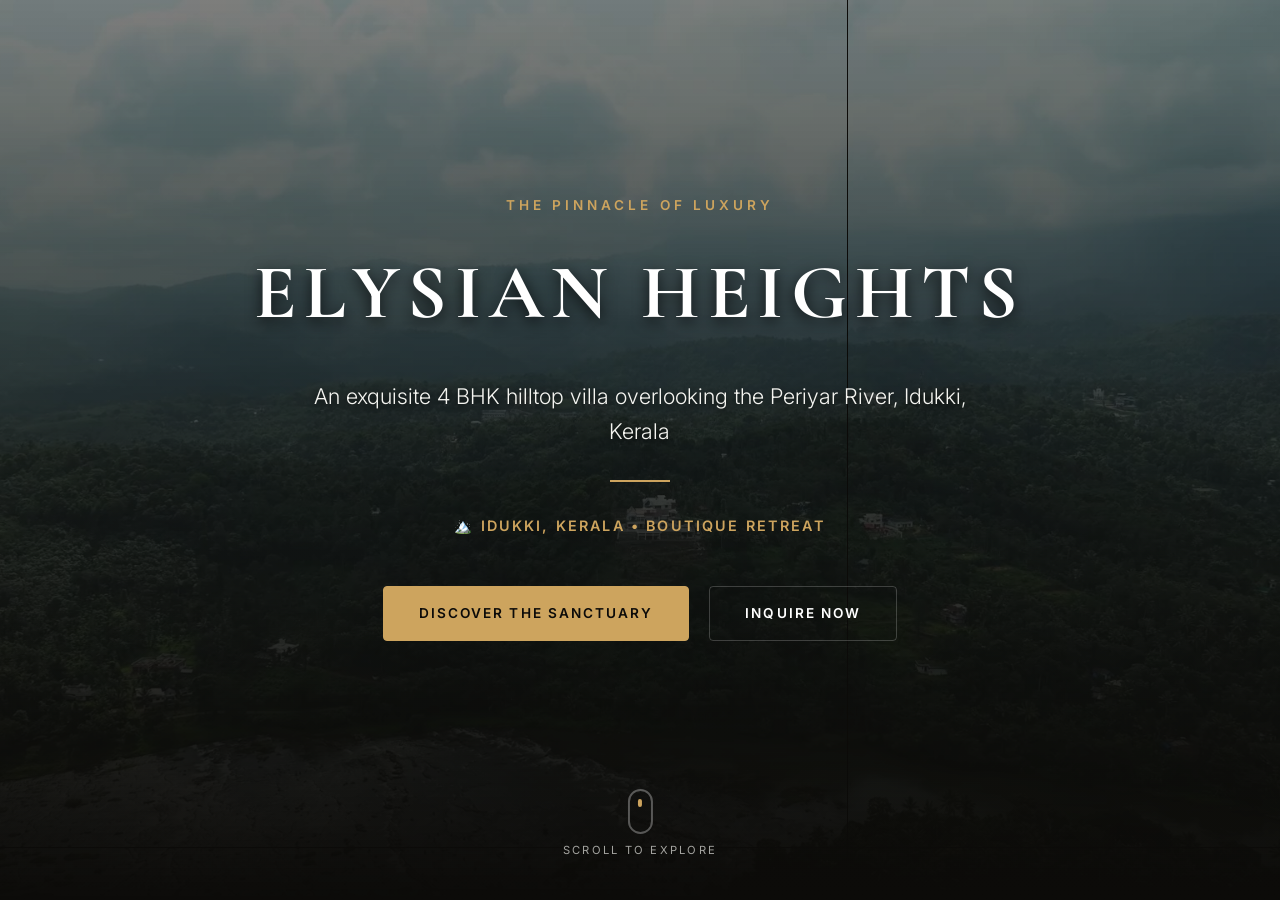
==== design1_single_parallax/index.html @ 062560bf "feat: initial commit of villa website presentation suite with video and custom layouts" ====
<!DOCTYPE html>
<html lang="en">
<head>
    <meta charset="UTF-8">
    <meta name="viewport" content="width=device-width, initial-scale=1.0">
    <title>Elysian Heights - Luxury Hilltop Villa in Idukki, Kerala</title>
    <link rel="preconnect" href="https://fonts.googleapis.com">
    <link rel="preconnect" href="https://fonts.gstatic.com" crossorigin>
    <link href="https://fonts.googleapis.com/css2?family=Cormorant+Garamond:ital,wght@0,300;0,400;0,600;0,700;1,400&family=Inter:wght@200;300;400;500;600;700&display=swap" rel="stylesheet">
    <link rel="stylesheet" href="styles.css">
</head>
<body>
    <div class="parallax-container">
        <!-- Hero Section with Parallax Layers -->
        <header class="parallax-group hero-group">
            <div class="parallax-layer bg-layer"></div>
            <div class="parallax-layer overlay-layer"></div>
            <div class="parallax-layer fg-layer">
                <div class="hero-content">
                    <span class="scroll-tag">THE PINNACLE OF LUXURY</span>
                    <h1>ELYSIAN HEIGHTS</h1>
                    <p class="tagline">An exquisite 4 BHK hilltop villa overlooking the Periyar River, Idukki, Kerala</p>
                    <div class="divider"></div>
                    <p class="location">🏔️ IDUKKI, KERALA &bull; BOUTIQUE RETREAT</p>
                    <div class="action-buttons">
                        <a href="#sanctuary" class="btn btn-primary">Discover the Sanctuary</a>
                        <a href="#contact" class="btn btn-secondary">Inquire Now</a>
                    </div>
                </div>
                <div class="scroll-indicator">
                    <span class="mouse">
                        <span class="wheel"></span>
                    </span>
                    <span class="text">Scroll to Explore</span>
                </div>
            </div>
        </header>

        <!-- Content Wrapper -->
        <div class="content-wrapper">
            <!-- Section 1: The Sanctuary -->
            <section id="sanctuary" class="section sanctuary-sec">
                <div class="container">
                    <div class="sec-header">
                        <h2>The Sanctuary</h2>
                        <span class="sec-subtitle">NATURE'S GRAND DESIGNS</span>
                        <div class="gold-line"></div>
                    </div>
                    <div class="sanctuary-content">
                        <div class="text-block">
                            <p class="lead">Perched majestically atop the verdant cliffs of Idukki, Elysian Heights is a sanctuary where the clouds kiss the earth and the mist dances over the winding Periyar River below.</p>
                            <p>This architectural marvel offers an unparalleled panorama of Kerala's lush highlands. As dusk falls, the estate transforms into a glowing beacon of warmth, mirroring the stars in the dark sky. Whether you seek a tranquil escape or a luxurious gather, this private haven is where nature's grandeur meets modern refinement.</p>
                            <p>Perfect for hosting discerning guests as an exclusive boutique homestay or offering individually rented rooms, Elysian Heights is designed to captivate the senses and provide ultimate security and comfort.</p>
                        </div>
                        <div class="image-block">
                            <img src="../extracted_images/frame_02.jpg" alt="Drone view of Elysian Heights Villa on Hilltop" class="hover-zoom">
                        </div>
                    </div>
                </div>
            </section>

            <!-- Video Tour Section -->
            <section id="tour" class="section tour-sec" style="background-color: var(--bg-sec); border-top: 1px solid var(--border); border-bottom: 1px solid var(--border);">
                <div class="container">
                    <div class="sec-header">
                        <h2>Cinematic Tour</h2>
                        <span class="sec-subtitle">EXPERIENCE THE RETREAT IN MOTION</span>
                        <div class="gold-line"></div>
                    </div>
                    <div class="video-container">
                        <video controls poster="../extracted_images/frame_04.jpg" class="tour-video">
                            <source src="../Destination periyar.mp4" type="video/mp4">
                            Your browser does not support the video tag.
                        </video>
                    </div>
                </div>
            </section>

            <!-- Divider Parallax Image -->
            <div class="parallax-divider bg-divider1">
                <div class="overlay"></div>
                <div class="divider-text">
                    <p class="quote">"Where the clouds kiss the earth and the mist dances over the winding Periyar River."</p>
                </div>
            </div>

            <!-- Section 2: Spaces & Amenities -->
            <section id="amenities" class="section amenities-sec">
                <div class="container">
                    <div class="sec-header">
                        <h2>Estate Specifications</h2>
                        <span class="sec-subtitle">CURATED LUXURY & COMFORT</span>
                        <div class="gold-line"></div>
                    </div>
                    
                    <!-- SVG-based Infographics Grid -->
                    <div class="amenities-grid">
                        <!-- Bed -->
                        <div class="amenity-card">
                            <div class="icon-wrapper">
                                <svg viewBox="0 0 24 24" stroke="currentColor" stroke-width="1.5" fill="none" stroke-linecap="round" stroke-linejoin="round"><path d="M3 7v11M21 7v11M3 14h18M3 18h18M10 7v7M3 7h18"/></svg>
                            </div>
                            <h3>4 Luxury Bedrooms</h3>
                            <p>Exquisite bedrooms, each equipped with modern attached bathrooms and absolute privacy.</p>
                        </div>
                        <!-- Drawing Rooms -->
                        <div class="amenity-card">
                            <div class="icon-wrapper">
                                <svg viewBox="0 0 24 24" stroke="currentColor" stroke-width="1.5" fill="none" stroke-linecap="round" stroke-linejoin="round"><path d="M3 12h18M3 9v6M21 9v6M6 18h12M4 12c0-3.3 2.7-6 6-6h4c3.3 0 6 2.7 6 6"/></svg>
                            </div>
                            <h3>3 Drawing Rooms</h3>
                            <p>Spacious, sunlit lounge areas furnished with large, custom plush sofas for socializing.</p>
                        </div>
                        <!-- Kitchens -->
                        <div class="amenity-card">
                            <div class="icon-wrapper">
                                <svg viewBox="0 0 24 24" stroke="currentColor" stroke-width="1.5" fill="none" stroke-linecap="round" stroke-linejoin="round"><path d="M18 8h1a4 4 0 0 1 0 8h-1M2 8h16v9a4 4 0 0 1-4 4H6a4 4 0 0 1-4-4V8zM6 2v3M10 2v3M14 2v3"/></svg>
                            </div>
                            <h3>2 Chef's Kitchens</h3>
                            <p>Fully equipped kitchen spaces with high-end appliances, utilities, and gas connections.</p>
                        </div>
                        <!-- Bar -->
                        <div class="amenity-card">
                            <div class="icon-wrapper">
                                <svg viewBox="0 0 24 24" stroke="currentColor" stroke-width="1.5" fill="none" stroke-linecap="round" stroke-linejoin="round"><path d="M18 2H6M6 2l6 10 6-10M12 12v8M8 22h8"/></svg>
                            </div>
                            <h3>Open Sunset Bar</h3>
                            <p>A panoramic open-air bar counter for hosting evenings overlooking the misty valleys.</p>
                        </div>
                        <!-- View -->
                        <div class="amenity-card">
                            <div class="icon-wrapper">
                                <svg viewBox="0 0 24 24" stroke="currentColor" stroke-width="1.5" fill="none" stroke-linecap="round" stroke-linejoin="round"><path d="M2 12s3-7 10-7 10 7 10 7-3 7-10 7-10-7-10-7z"/><circle cx="12" cy="12" r="3"/></svg>
                            </div>
                            <h3>Sitout & View</h3>
                            <p>A carefully situated patio viewing the valley and winding river channels below.</p>
                        </div>
                        <!-- Garden -->
                        <div class="amenity-card">
                            <div class="icon-wrapper">
                                <svg viewBox="0 0 24 24" stroke="currentColor" stroke-width="1.5" fill="none" stroke-linecap="round" stroke-linejoin="round"><path d="M11 20A7 7 0 0 1 9.8 6.1C15.5 5 17 4.48 19 2c1 2 2 3.58 1 9.2a7 7 0 0 1-9 8.8zM19 2L11 10"/></svg>
                            </div>
                            <h3>Landscaped Gardens</h3>
                            <p>Lush green gardens with manicured lawns and stone walkways draping the hilltop.</p>
                        </div>
                        <!-- Security -->
                        <div class="amenity-card">
                            <div class="icon-wrapper">
                                <svg viewBox="0 0 24 24" stroke="currentColor" stroke-width="1.5" fill="none" stroke-linecap="round" stroke-linejoin="round"><path d="M12 22s8-4 8-10V5l-8-3-8 3v7c0 6 8 10 8 10z"/></svg>
                            </div>
                            <h3>High-Security Estate</h3>
                            <p>Fully automated entry gate system supported by continuous CCTV surveillance.</p>
                        </div>
                        <!-- Dining & Common Bath -->
                        <div class="amenity-card">
                            <div class="icon-wrapper">
                                <svg viewBox="0 0 24 24" stroke="currentColor" stroke-width="1.5" fill="none" stroke-linecap="round" stroke-linejoin="round"><rect x="3" y="3" width="18" height="18" rx="2"/><path d="M9 17h6M12 9v8"/></svg>
                            </div>
                            <h3>Dining & Common Bath</h3>
                            <p>Spacious formal dining room for group meals plus a separate common guest bathroom.</p>
                        </div>
                        <!-- Parking -->
                        <div class="amenity-card">
                            <div class="icon-wrapper">
                                <svg viewBox="0 0 24 24" stroke="currentColor" stroke-width="1.5" fill="none" stroke-linecap="round" stroke-linejoin="round"><rect x="3" y="3" width="18" height="18" rx="2"/><path d="M9 17V7h4a3 3 0 0 1 0 6H9"/></svg>
                            </div>
                            <h3>7 Car Parking Spaces</h3>
                            <p>Ample secure parking space inside the gated property for guest vehicles.</p>
                        </div>
                        <!-- Office -->
                        <div class="amenity-card">
                            <div class="icon-wrapper">
                                <svg viewBox="0 0 24 24" stroke="currentColor" stroke-width="1.5" fill="none" stroke-linecap="round" stroke-linejoin="round"><rect x="2" y="7" width="20" height="14" rx="2"/><path d="M16 21V5a2 2 0 0 0-2-2h-4a2 2 0 0 0-2 2v16"/></svg>
                            </div>
                            <h3>Office & Connectivity</h3>
                            <p>A quiet office room coupled with high-speed WIFI for remote work or management.</p>
                        </div>
                        <!-- Caretakers -->
                        <div class="amenity-card">
                            <div class="icon-wrapper">
                                <svg viewBox="0 0 24 24" stroke="currentColor" stroke-width="1.5" fill="none" stroke-linecap="round" stroke-linejoin="round"><path d="M22 21v-2a4 4 0 0 0-3-3.87M16 3.13a4 4 0 0 1 0 7.75M2 21v-2a4 4 0 0 1 3-3.87M1 3.13a4 4 0 0 1 0 7.75M9 21v-2a4 4 0 0 1 8 0v2M13 11a4 4 0 1 1-8 0 4 4 0 0 1 8 0z"/></svg>
                            </div>
                            <h3>Caretakers & Cook</h3>
                            <p>Two dedicated on-site caretakers to cater to your needs; professional cook provided on request.</p>
                        </div>
                        <!-- Media -->
                        <div class="amenity-card">
                            <div class="icon-wrapper">
                                <svg viewBox="0 0 24 24" stroke="currentColor" stroke-width="1.5" fill="none" stroke-linecap="round" stroke-linejoin="round"><rect x="2" y="3" width="20" height="14" rx="2"/><path d="M8 21h8M12 17v4"/></svg>
                            </div>
                            <h3>Entertainment Hub</h3>
                            <p>Includes a high-definition TV and a premium integrated music system for guest entertainment.</p>
                        </div>
                    </div>
                </div>
            </section>

            <!-- Divider Parallax Image 2 -->
            <div class="parallax-divider bg-divider2">
                <div class="overlay"></div>
                <div class="divider-text">
                    <p class="quote">"An architectural marvel basking in the warm golden glow of the Idukki night."</p>
                </div>
            </div>

            <!-- Section 3: Gallery -->
            <section id="gallery" class="section gallery-sec">
                <div class="container">
                    <div class="sec-header">
                        <h2>The Visual Narrative</h2>
                        <span class="sec-subtitle">A GLIMPSE OF ELYSIAN HEIGHTS</span>
                        <div class="gold-line"></div>
                    </div>
                    <div class="gallery-grid">
                        <div class="gallery-item large" onclick="openLightbox(0)">
                            <img src="../extracted_images/frame_01.jpg" alt="Destination Periyar Welcome Title View">
                            <div class="overlay-text">Lush River Valley</div>
                        </div>
                        <div class="gallery-item" onclick="openLightbox(1)">
                            <img src="../extracted_images/frame_04.jpg" alt="Villa Aerial Drone View">
                            <div class="overlay-text">Hilltop Estate</div>
                        </div>
                        <div class="gallery-item" onclick="openLightbox(2)">
                            <img src="../extracted_images/frame_05.jpg" alt="Villa Next to River">
                            <div class="overlay-text">Riverfront Elevation</div>
                        </div>
                        <div class="gallery-item" onclick="openLightbox(3)">
                            <img src="../extracted_images/frame_06.jpg" alt="Villa Front Facade">
                            <div class="overlay-text">Modern Architecture</div>
                        </div>
                        <div class="gallery-item" onclick="openLightbox(4)">
                            <img src="../extracted_images/frame_08.jpg" alt="Villa Night Drone View">
                            <div class="overlay-text">Nocturnal Serenade</div>
                        </div>
                        <div class="gallery-item large" onclick="openLightbox(5)">
                            <img src="../extracted_images/frame_10.jpg" alt="Villa Facade at Night">
                            <div class="overlay-text">Warm Night illumination</div>
                        </div>
                    </div>
                </div>
            </section>

            <!-- Section 4: Contact / Booking -->
            <section id="contact" class="section contact-sec">
                <div class="container">
                    <div class="contact-box">
                        <div class="contact-info">
                            <h3>Plan Your Stay or Purchase</h3>
                            <p class="info-text">Whether you want to book the entire estate for a premium family gathering, rent individual rooms for a peaceful retreat, or discuss acquisition opportunities, our team is ready to assist you.</p>
                            <ul class="contact-details">
                                <li>📍 Idukki, Kerala, India</li>
                                <li>📞 +91 98765 43210</li>
                                <li>✉️ stay@elysianheights.com</li>
                            </ul>
                        </div>
                        <div class="contact-form-container">
                            <form id="bookingForm" onsubmit="handleFormSubmit(event)">
                                <div class="form-group">
                                    <label for="name">Your Name</label>
                                    <input type="text" id="name" required placeholder="John Doe">
                                </div>
                                <div class="form-group">
                                    <label for="email">Email Address</label>
                                    <input type="email" id="email" required placeholder="john@example.com">
                                </div>
                                <div class="form-group">
                                    <label for="type">Inquiry Type</label>
                                    <select id="type" required>
                                        <option value="" disabled selected>Select option</option>
                                        <option value="homestay_full">Boutique Homestay (Entire Villa)</option>
                                        <option value="homestay_room">Individual Room Booking</option>
                                        <option value="acquisition">Property Purchase / Investment</option>
                                    </select>
                                </div>
                                <div class="form-group">
                                    <label for="message">Message / Requirements</label>
                                    <textarea id="message" rows="4" required placeholder="Tell us about your dates or requirements..."></textarea>
                                </div>
                                <button type="submit" class="btn btn-primary btn-block">Send Inquiry</button>
                            </form>
                            <div id="formSuccess" class="form-success-alert">
                                <h4>Thank you!</h4>
                                <p>Your inquiry has been received. Our concierge will contact you within 24 hours.</p>
                            </div>
                        </div>
                    </div>
                </div>
            </section>

            <!-- Footer -->
            <footer class="footer">
                <p>&copy; 2026 Elysian Heights, Idukki. All rights reserved.</p>
                <p>Designed for premium luxury accommodation.</p>
            </footer>
        </div>
    </div>

    <!-- Lightbox Modal -->
    <div id="lightbox" class="lightbox" onclick="closeLightbox()">
        <span class="close-btn">&times;</span>
        <img id="lightbox-img" class="lightbox-content" src="" alt="Enlarged View">
        <div id="lightbox-caption" class="lightbox-caption"></div>
    </div>

    <script>
        // Form Submission
        function handleFormSubmit(event) {
            event.preventDefault();
            document.getElementById('bookingForm').style.display = 'none';
            document.getElementById('formSuccess').classList.add('active');
        }

        // Lightbox Functionality
        const images = [
            '../extracted_images/frame_01.jpg',
            '../extracted_images/frame_04.jpg',
            '../extracted_images/frame_05.jpg',
            '../extracted_images/frame_06.jpg',
            '../extracted_images/frame_08.jpg',
            '../extracted_images/frame_10.jpg'
        ];
        const captions = [
            'Lush Valley View with Winding River',
            'Aerial View of Both Hilltop Villas',
            'Riverfront Elevation of the Estate',
            'Modern Villa Front Facade',
            'Night Drone View of Illuminated Villas',
            'Warm Golden Facade Illumination at Night'
        ];

        function openLightbox(index) {
            const lightbox = document.getElementById('lightbox');
            const img = document.getElementById('lightbox-img');
            const caption = document.getElementById('lightbox-caption');
            
            img.src = images[index];
            caption.innerText = captions[index];
            lightbox.classList.add('active');
        }

        function closeLightbox() {
            document.getElementById('lightbox').classList.remove('active');
        }
    </script>
</body>
</html>
---- design1_single_parallax/styles.css ----
/* Design 1 Stylesheet - Elysian Heights (Dark Parallax) */
:root {
    --primary: #cda45e;
    --primary-hover: #e5ba73;
    --bg-dark: #0c0b09;
    --bg-sec: #151411;
    --bg-card: rgba(26, 25, 22, 0.6);
    --bg-forest: rgba(17, 42, 27, 0.25);
    --text-light: #f4f4f0;
    --text-muted: #a4a4a0;
    --gold: #d4af37;
    --border: rgba(205, 164, 94, 0.25);
    --font-serif: 'Cormorant Garamond', serif;
    --font-sans: 'Inter', sans-serif;
    --transition: all 0.4s cubic-bezier(0.25, 0.8, 0.25, 1);
}

/* Reset & Base */
* {
    margin: 0;
    padding: 0;
    box-sizing: border-box;
    scroll-behavior: smooth;
}

body {
    font-family: var(--font-sans);
    background-color: var(--bg-dark);
    color: var(--text-light);
    overflow: hidden; /* Prevent body scroll, container will scroll */
    line-height: 1.6;
}

/* Parallax Scrolling Engine */
.parallax-container {
    height: 100vh;
    overflow-x: hidden;
    overflow-y: auto;
    perspective: 8px;
    scroll-behavior: smooth;
}

.parallax-group {
    position: relative;
    height: 100vh;
    transform-style: preserve-3d;
    z-index: 1;
}

.parallax-layer {
    position: absolute;
    top: 0;
    left: 0;
    right: 0;
    bottom: 0;
}

.bg-layer {
    transform: translateZ(-8px) scale(2);
    background-image: url('../extracted_images/frame_01.jpg');
    background-size: cover;
    background-position: center;
    height: 100%;
}

.overlay-layer {
    background: linear-gradient(180deg, rgba(12, 11, 9, 0.5) 0%, var(--bg-dark) 100%);
    z-index: 2;
}

.fg-layer {
    transform: translateZ(0);
    z-index: 3;
    display: flex;
    flex-direction: column;
    justify-content: center;
    align-items: center;
    padding: 2rem;
}

/* Content Wrapper */
.content-wrapper {
    background: var(--bg-dark);
    position: relative;
    z-index: 4;
    transform: translateZ(0); /* Force browser layer rendering */
}

/* Hero Content Styling */
.hero-content {
    text-align: center;
    max-width: 900px;
    margin-top: -4rem;
}

.scroll-tag {
    font-size: 0.85rem;
    letter-spacing: 0.3em;
    color: var(--primary);
    font-weight: 600;
    display: block;
    margin-bottom: 1rem;
}

.hero-content h1 {
    font-family: var(--font-serif);
    font-size: clamp(2.5rem, 6vw, 5rem);
    font-weight: 900;
    letter-spacing: 0.1em;
    color: #fff;
    margin-bottom: 1.5rem;
    text-shadow: 0 4px 15px rgba(0, 0, 0, 0.8);
}

.tagline {
    font-size: clamp(1rem, 2.5vw, 1.35rem);
    font-weight: 300;
    color: var(--text-light);
    max-width: 700px;
    margin: 0 auto 2rem auto;
    text-shadow: 0 2px 8px rgba(0, 0, 0, 0.8);
}

.divider {
    width: 60px;
    height: 2px;
    background: var(--primary);
    margin: 0 auto 2rem auto;
}

.location {
    font-size: 0.9rem;
    letter-spacing: 0.15em;
    color: var(--primary);
    font-weight: 600;
    margin-bottom: 3rem;
}

/* Buttons */
.btn {
    display: inline-block;
    padding: 1rem 2.2rem;
    border-radius: 4px;
    text-decoration: none;
    font-size: 0.85rem;
    font-weight: 600;
    letter-spacing: 0.15em;
    text-transform: uppercase;
    transition: var(--transition);
}

.btn-primary {
    background: var(--primary);
    color: var(--bg-dark);
    border: 1px solid var(--primary);
    margin-right: 1rem;
}

.btn-primary:hover {
    background: var(--primary-hover);
    border-color: var(--primary-hover);
    box-shadow: 0 4px 20px rgba(205, 164, 94, 0.4);
}

.btn-secondary {
    background: transparent;
    color: #fff;
    border: 1px solid rgba(255, 255, 255, 0.2);
}

.btn-secondary:hover {
    background: rgba(255, 255, 255, 0.05);
    border-color: #fff;
}

.btn-block {
    display: block;
    width: 100%;
    text-align: center;
}

/* Mouse Scroll Indicator */
.scroll-indicator {
    position: absolute;
    bottom: 2.5rem;
    left: 50%;
    transform: translateX(-50%);
    display: flex;
    flex-direction: column;
    align-items: center;
    gap: 0.5rem;
}

.mouse {
    width: 25px;
    height: 45px;
    border: 2px solid rgba(255, 255, 255, 0.3);
    border-radius: 20px;
    display: flex;
    justify-content: center;
    padding-top: 8px;
}

.wheel {
    width: 4px;
    height: 8px;
    background: var(--primary);
    border-radius: 2px;
    animation: scrollWheel 2s infinite;
}

.scroll-indicator .text {
    font-size: 0.7rem;
    letter-spacing: 0.2em;
    text-transform: uppercase;
    color: var(--text-muted);
}

@keyframes scrollWheel {
    0% { transform: translateY(0); opacity: 1; }
    50% { transform: translateY(10px); opacity: 0; }
    100% { transform: translateY(0); opacity: 1; }
}

/* Sections Structure */
.section {
    padding: 8rem 2rem;
    position: relative;
}

.container {
    max-width: 1200px;
    margin: 0 auto;
    width: 100%;
}

.sec-header {
    text-align: center;
    margin-bottom: 5rem;
}

.sec-header h2 {
    font-family: var(--font-serif);
    font-size: clamp(2rem, 4vw, 3rem);
    letter-spacing: 0.05em;
    color: #fff;
    margin-bottom: 0.5rem;
}

.sec-subtitle {
    font-size: 0.75rem;
    letter-spacing: 0.3em;
    color: var(--primary);
    font-weight: 600;
    text-transform: uppercase;
}

.gold-line {
    width: 80px;
    height: 1px;
    background: var(--primary);
    margin: 1.5rem auto 0 auto;
}

/* Section 1: The Sanctuary */
.sanctuary-sec {
    background-color: var(--bg-dark);
}

.sanctuary-content {
    display: grid;
    grid-template-columns: 1fr 1fr;
    gap: 4rem;
    align-items: center;
}

.sanctuary-content .text-block {
    display: flex;
    flex-direction: column;
    gap: 1.5rem;
}

.sanctuary-content p {
    color: var(--text-muted);
    font-size: 1.05rem;
    font-weight: 300;
}

.sanctuary-content .lead {
    font-size: 1.35rem;
    color: #fff;
    font-family: var(--font-serif);
    line-height: 1.6;
    border-left: 3px solid var(--primary);
    padding-left: 1.5rem;
}

.image-block {
    border-radius: 8px;
    overflow: hidden;
    border: 1px solid var(--border);
    box-shadow: 0 10px 30px rgba(0, 0, 0, 0.5);
}

.image-block img {
    width: 100%;
    height: 100%;
    object-fit: cover;
    display: block;
    transition: var(--transition);
}

.hover-zoom:hover {
    transform: scale(1.04);
}

/* Parallax Divider Sections (Pure CSS Scrolling Background Effect) */
.parallax-divider {
    position: relative;
    height: 50vh;
    background-size: cover;
    background-position: center;
    background-attachment: fixed;
    display: flex;
    align-items: center;
    justify-content: center;
}

.bg-divider1 {
    background-image: url('../extracted_images/frame_05.jpg');
}

.bg-divider2 {
    background-image: url('../extracted_images/frame_08.jpg');
}

.parallax-divider .overlay {
    position: absolute;
    top: 0;
    left: 0;
    width: 100%;
    height: 100%;
    background: rgba(12, 11, 9, 0.75);
    z-index: 1;
}

.divider-text {
    position: relative;
    z-index: 2;
    max-width: 800px;
    padding: 2rem;
    text-align: center;
}

.divider-text .quote {
    font-family: var(--font-serif);
    font-size: clamp(1.25rem, 3vw, 2rem);
    color: var(--text-light);
    font-style: italic;
    line-height: 1.6;
}

/* Section 2: Amenities */
.amenities-sec {
    background-color: var(--bg-sec);
}

.amenities-grid {
    display: grid;
    grid-template-columns: repeat(auto-fit, minmax(280px, 1fr));
    gap: 2rem;
}

.amenity-card {
    background: var(--bg-card);
    border: 1px solid var(--border);
    border-radius: 6px;
    padding: 2.5rem 2rem;
    transition: var(--transition);
    position: relative;
    overflow: hidden;
}

.amenity-card::before {
    content: '';
    position: absolute;
    top: 0;
    left: 0;
    width: 3px;
    height: 0;
    background-color: var(--primary);
    transition: var(--transition);
}

.amenity-card:hover::before {
    height: 100%;
}

.amenity-card:hover {
    transform: translateY(-5px);
    box-shadow: 0 8px 25px rgba(0, 0, 0, 0.4);
    border-color: rgba(205, 164, 94, 0.5);
}

.icon-wrapper {
    width: 50px;
    height: 50px;
    display: flex;
    align-items: center;
    justify-content: center;
    background: rgba(205, 164, 94, 0.08);
    border-radius: 50%;
    color: var(--primary);
    margin-bottom: 1.5rem;
    transition: var(--transition);
}

.amenity-card:hover .icon-wrapper {
    background: var(--primary);
    color: var(--bg-dark);
    box-shadow: 0 0 15px rgba(205, 164, 94, 0.35);
}

.icon-wrapper svg {
    width: 24px;
    height: 24px;
}

.amenity-card h3 {
    font-family: var(--font-serif);
    font-size: 1.25rem;
    color: #fff;
    margin-bottom: 0.75rem;
    font-weight: 600;
}

.amenity-card p {
    color: var(--text-muted);
    font-size: 0.9rem;
    font-weight: 300;
    line-height: 1.6;
}

/* Section 3: Gallery */
.gallery-sec {
    background-color: var(--bg-dark);
}

.gallery-grid {
    display: grid;
    grid-template-columns: repeat(auto-fill, minmax(280px, 1fr));
    grid-auto-rows: 240px;
    gap: 1.5rem;
}

.gallery-grid .large {
    grid-row: span 2;
    grid-column: span 2;
}

.gallery-item {
    position: relative;
    border-radius: 8px;
    overflow: hidden;
    border: 1px solid var(--border);
    cursor: pointer;
}

.gallery-item img {
    width: 100%;
    height: 100%;
    object-fit: cover;
    transition: var(--transition);
}

.gallery-item:hover img {
    transform: scale(1.05);
}

.gallery-item .overlay-text {
    position: absolute;
    bottom: 0;
    left: 0;
    width: 100%;
    padding: 1.5rem;
    background: linear-gradient(360deg, rgba(0,0,0,0.95) 0%, rgba(0,0,0,0) 100%);
    color: #fff;
    font-family: var(--font-serif);
    font-size: 1.1rem;
    transform: translateY(100%);
    transition: var(--transition);
}

.gallery-item:hover .overlay-text {
    transform: translateY(0);
}

/* Section 4: Contact / Booking */
.contact-sec {
    background-color: var(--bg-sec);
    border-top: 1px solid var(--border);
}

.contact-box {
    display: grid;
    grid-template-columns: 1fr 1.2fr;
    background: var(--bg-card);
    border: 1px solid var(--border);
    border-radius: 12px;
    overflow: hidden;
    box-shadow: 0 15px 50px rgba(0, 0, 0, 0.5);
    backdrop-filter: blur(10px);
}

.contact-info {
    padding: 4rem;
    background: linear-gradient(135deg, rgba(205, 164, 94, 0.05) 0%, rgba(0, 0, 0, 0.8) 100%);
    border-right: 1px solid var(--border);
    display: flex;
    flex-direction: column;
    justify-content: center;
}

.contact-info h3 {
    font-family: var(--font-serif);
    font-size: 2rem;
    color: #fff;
    margin-bottom: 1.5rem;
}

.info-text {
    color: var(--text-muted);
    font-weight: 300;
    margin-bottom: 2.5rem;
}

.contact-details {
    list-style: none;
    display: flex;
    flex-direction: column;
    gap: 1.5rem;
    font-size: 0.95rem;
}

.contact-details li {
    display: flex;
    align-items: center;
    gap: 1rem;
    color: var(--text-light);
}

.contact-form-container {
    padding: 4rem;
    display: flex;
    flex-direction: column;
    justify-content: center;
    position: relative;
}

.form-group {
    margin-bottom: 1.5rem;
}

.form-group label {
    display: block;
    font-size: 0.75rem;
    letter-spacing: 0.15em;
    text-transform: uppercase;
    color: var(--primary);
    margin-bottom: 0.5rem;
    font-weight: 600;
}

.form-group input,
.form-group select,
.form-group textarea {
    width: 100%;
    background: rgba(255, 255, 255, 0.02);
    border: 1px solid rgba(255, 255, 255, 0.1);
    border-radius: 4px;
    padding: 1rem;
    color: #fff;
    font-family: var(--font-sans);
    font-size: 0.9rem;
    transition: var(--transition);
}

.form-group input:focus,
.form-group select:focus,
.form-group textarea:focus {
    outline: none;
    border-color: var(--primary);
    background: rgba(255, 255, 255, 0.04);
}

.form-group select option {
    background-color: var(--bg-dark);
    color: #fff;
}

.form-success-alert {
    display: none;
    text-align: center;
    padding: 2rem;
}

.form-success-alert.active {
    display: block;
    animation: fadeIn 0.5s ease forwards;
}

.form-success-alert h4 {
    font-family: var(--font-serif);
    color: var(--primary);
    font-size: 1.5rem;
    margin-bottom: 0.5rem;
}

.form-success-alert p {
    color: var(--text-muted);
}

@keyframes fadeIn {
    from { opacity: 0; transform: translateY(10px); }
    to { opacity: 1; transform: translateY(0); }
}

/* Lightbox Modal */
.lightbox {
    position: fixed;
    top: 0;
    left: 0;
    width: 100%;
    height: 100%;
    background: rgba(12, 11, 9, 0.95);
    z-index: 1000;
    display: none;
    justify-content: center;
    align-items: center;
    flex-direction: column;
}

.lightbox.active {
    display: flex;
}

.lightbox-content {
    max-width: 85%;
    max-height: 75%;
    object-fit: contain;
    border: 1px solid var(--border);
    animation: zoomIn 0.3s ease;
}

.lightbox-caption {
    color: var(--primary);
    margin-top: 1.5rem;
    font-family: var(--font-serif);
    font-size: 1.25rem;
    text-align: center;
}

.close-btn {
    position: absolute;
    top: 2rem;
    right: 2.5rem;
    color: #fff;
    font-size: 3rem;
    font-weight: 300;
    cursor: pointer;
    transition: var(--transition);
}

.close-btn:hover {
    color: var(--primary);
}

@keyframes zoomIn {
    from { transform: scale(0.95); opacity: 0; }
    to { transform: scale(1); opacity: 1; }
}

/* Footer */
.footer {
    padding: 4rem 2rem;
    text-align: center;
    background-color: var(--bg-dark);
    border-top: 1px solid rgba(255, 255, 255, 0.02);
    color: var(--text-muted);
    font-size: 0.8rem;
    letter-spacing: 0.05em;
}

.footer p {
    margin-bottom: 0.5rem;
}

/* Video Section Styling */
.video-container {
    max-width: 900px;
    margin: 0 auto;
    border-radius: 12px;
    overflow: hidden;
    border: 1px solid var(--border);
    box-shadow: 0 15px 45px rgba(0, 0, 0, 0.6);
    background-color: #000;
}

.tour-video {
    width: 100%;
    display: block;
}

/* Responsive Fallbacks & Tweaks */
@media(max-width: 991px) {
    .sanctuary-content {
        grid-template-columns: 1fr;
        gap: 3rem;
    }
    .contact-box {
        grid-template-columns: 1fr;
    }
    .contact-info {
        border-right: none;
        border-bottom: 1px solid var(--border);
        padding: 3rem;
    }
    .contact-form-container {
        padding: 3rem;
    }
    .gallery-grid .large {
        grid-row: span 1;
        grid-column: span 1;
    }
    .gallery-grid {
        grid-auto-rows: 200px;
    }
}

@media(max-width: 768px) {
    .parallax-divider {
        background-attachment: scroll; /* Fallback for mobile devices */
    }
    .btn {
        width: 100%;
        margin-bottom: 1rem;
        margin-right: 0;
    }
}
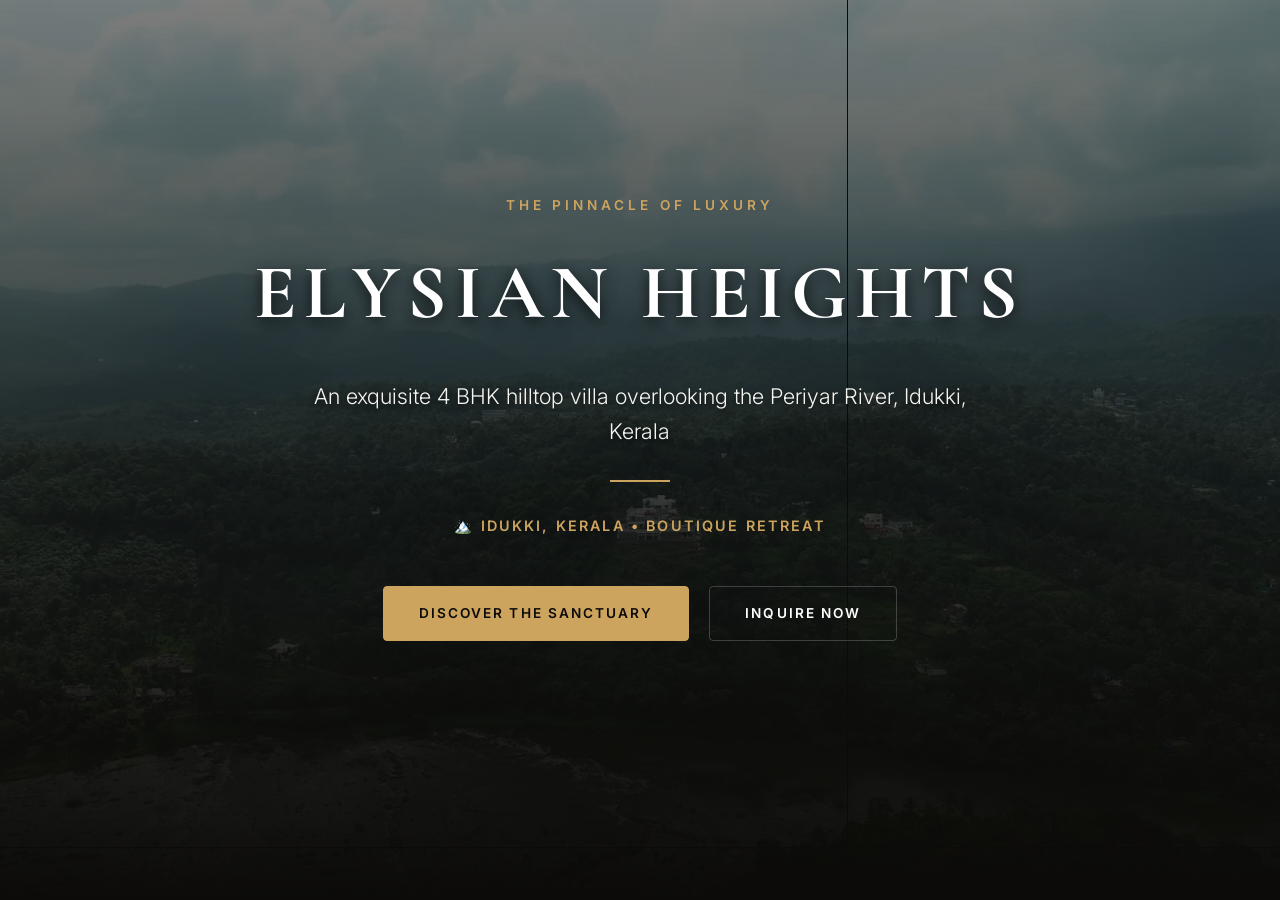
==== commit 55fbadf4: "refactor: keep only design1_single_parallax and remove unused designs and scroll indicator" ====
--- a/design1_single_parallax/index.html
+++ b/design1_single_parallax/index.html
@@ -27,12 +27,6 @@
                         <a href="#contact" class="btn btn-secondary">Inquire Now</a>
                     </div>
                 </div>
-                <div class="scroll-indicator">
-                    <span class="mouse">
-                        <span class="wheel"></span>
-                    </span>
-                    <span class="text">Scroll to Explore</span>
-                </div>
             </div>
         </header>
 
@@ -41,19 +35,21 @@
             <!-- Section 1: The Sanctuary -->
             <section id="sanctuary" class="section sanctuary-sec">
                 <div class="container">
-                    <div class="sec-header">
-                        <h2>The Sanctuary</h2>
-                        <span class="sec-subtitle">NATURE'S GRAND DESIGNS</span>
-                        <div class="gold-line"></div>
-                    </div>
                     <div class="sanctuary-content">
                         <div class="text-block">
-                            <p class="lead">Perched majestically atop the verdant cliffs of Idukki, Elysian Heights is a sanctuary where the clouds kiss the earth and the mist dances over the winding Periyar River below.</p>
-                            <p>This architectural marvel offers an unparalleled panorama of Kerala's lush highlands. As dusk falls, the estate transforms into a glowing beacon of warmth, mirroring the stars in the dark sky. Whether you seek a tranquil escape or a luxurious gather, this private haven is where nature's grandeur meets modern refinement.</p>
-                            <p>Perfect for hosting discerning guests as an exclusive boutique homestay or offering individually rented rooms, Elysian Heights is designed to captivate the senses and provide ultimate security and comfort.</p>
-                        </div>
-                        <div class="image-block">
-                            <img src="../extracted_images/frame_02.jpg" alt="Drone view of Elysian Heights Villa on Hilltop" class="hover-zoom">
+                            <span class="sec-subtitle">WELCOME TO PARADISE</span>
+                            <h2 class="welcome-title">A Luxurious Gated Estate in Idukki, Kerala</h2>
+                            <p class="lead">Perched high on a hilltop where the fresh mountain air meets lush tropical greenery, Elysian Heights offers an enchanting escape into the heart of Kerala.</p>
+                            <p>Designed with a harmonious blend of modern aesthetics and natural grandeur, this 4 BHK villa overlooks a stunning vista of the Periyar River. Enjoy absolute peace of mind inside a fully secure property equipped with an automated gate and CCTV cameras. With two on-site caretakers and a professional cook available on request, your stay is guaranteed to be effortless and unforgettable.</p>
+                            <a href="#amenities" class="read-more">Explore the Specifications &rarr;</a>
+                        </div>
+                        <div class="welcome-gallery">
+                            <div class="img-box box-1">
+                                <img src="../extracted_images/frame_01.jpg" alt="Valley View">
+                            </div>
+                            <div class="img-box box-2">
+                                <img src="../extracted_images/frame_06.jpg" alt="Villa Exterior">
+                            </div>
                         </div>
                     </div>
                 </div>
--- a/design1_single_parallax/styles.css
+++ b/design1_single_parallax/styles.css
@@ -179,49 +179,6 @@
     text-align: center;
 }
 
-/* Mouse Scroll Indicator */
-.scroll-indicator {
-    position: absolute;
-    bottom: 2.5rem;
-    left: 50%;
-    transform: translateX(-50%);
-    display: flex;
-    flex-direction: column;
-    align-items: center;
-    gap: 0.5rem;
-}
-
-.mouse {
-    width: 25px;
-    height: 45px;
-    border: 2px solid rgba(255, 255, 255, 0.3);
-    border-radius: 20px;
-    display: flex;
-    justify-content: center;
-    padding-top: 8px;
-}
-
-.wheel {
-    width: 4px;
-    height: 8px;
-    background: var(--primary);
-    border-radius: 2px;
-    animation: scrollWheel 2s infinite;
-}
-
-.scroll-indicator .text {
-    font-size: 0.7rem;
-    letter-spacing: 0.2em;
-    text-transform: uppercase;
-    color: var(--text-muted);
-}
-
-@keyframes scrollWheel {
-    0% { transform: translateY(0); opacity: 1; }
-    50% { transform: translateY(10px); opacity: 0; }
-    100% { transform: translateY(0); opacity: 1; }
-}
-
 /* Sections Structure */
 .section {
     padding: 8rem 2rem;
@@ -262,22 +219,38 @@
     margin: 1.5rem auto 0 auto;
 }
 
-/* Section 1: The Sanctuary */
+/* Section 1: The Sanctuary / Welcome */
 .sanctuary-sec {
     background-color: var(--bg-dark);
 }
 
 .sanctuary-content {
     display: grid;
-    grid-template-columns: 1fr 1fr;
-    gap: 4rem;
+    grid-template-columns: 1.2fr 1fr;
+    gap: 5rem;
     align-items: center;
 }
 
 .sanctuary-content .text-block {
     display: flex;
     flex-direction: column;
-    gap: 1.5rem;
+    gap: 1.25rem;
+}
+
+.sanctuary-content .sec-subtitle {
+    font-size: 0.75rem;
+    letter-spacing: 0.3em;
+    color: var(--primary);
+    font-weight: 600;
+    text-transform: uppercase;
+}
+
+.welcome-title {
+    font-family: var(--font-serif);
+    font-size: clamp(2rem, 3.5vw, 2.75rem);
+    color: #fff;
+    font-weight: 600;
+    line-height: 1.2;
 }
 
 .sanctuary-content p {
@@ -287,31 +260,71 @@
 }
 
 .sanctuary-content .lead {
-    font-size: 1.35rem;
-    color: #fff;
-    font-family: var(--font-serif);
-    line-height: 1.6;
-    border-left: 3px solid var(--primary);
-    padding-left: 1.5rem;
-}
-
-.image-block {
+    font-size: 1.2rem;
+    color: #fff;
+    font-weight: 500;
+    line-height: 1.5;
+}
+
+.read-more {
+    color: var(--primary);
+    text-decoration: none;
+    font-weight: 600;
+    font-size: 0.95rem;
+    display: inline-block;
+    margin-top: 1rem;
+    transition: var(--transition);
+}
+
+.read-more:hover {
+    color: var(--primary-hover);
+    text-decoration: underline;
+}
+
+/* Welcome Gallery for Design 1 (Dark Theme version) */
+.welcome-gallery {
+    position: relative;
+    height: 450px;
+    width: 100%;
+}
+
+.welcome-gallery .img-box {
+    position: absolute;
     border-radius: 8px;
     overflow: hidden;
-    border: 1px solid var(--border);
-    box-shadow: 0 10px 30px rgba(0, 0, 0, 0.5);
-}
-
-.image-block img {
+    box-shadow: 0 15px 40px rgba(0, 0, 0, 0.6);
+    border: 6px solid var(--bg-sec);
+    background-color: var(--bg-dark);
+    transition: var(--transition);
+}
+
+.welcome-gallery .img-box:hover {
+    transform: translateY(-5px) scale(1.02);
+    z-index: 10 !important;
+    border-color: var(--primary);
+}
+
+.welcome-gallery .img-box img {
     width: 100%;
     height: 100%;
     object-fit: cover;
     display: block;
-    transition: var(--transition);
-}
-
-.hover-zoom:hover {
-    transform: scale(1.04);
+}
+
+.welcome-gallery .box-1 {
+    top: 0;
+    left: 0;
+    width: 75%;
+    height: 75%;
+    z-index: 1;
+}
+
+.welcome-gallery .box-2 {
+    bottom: 0;
+    right: 0;
+    width: 60%;
+    height: 60%;
+    z-index: 2;
 }
 
 /* Parallax Divider Sections (Pure CSS Scrolling Background Effect) */
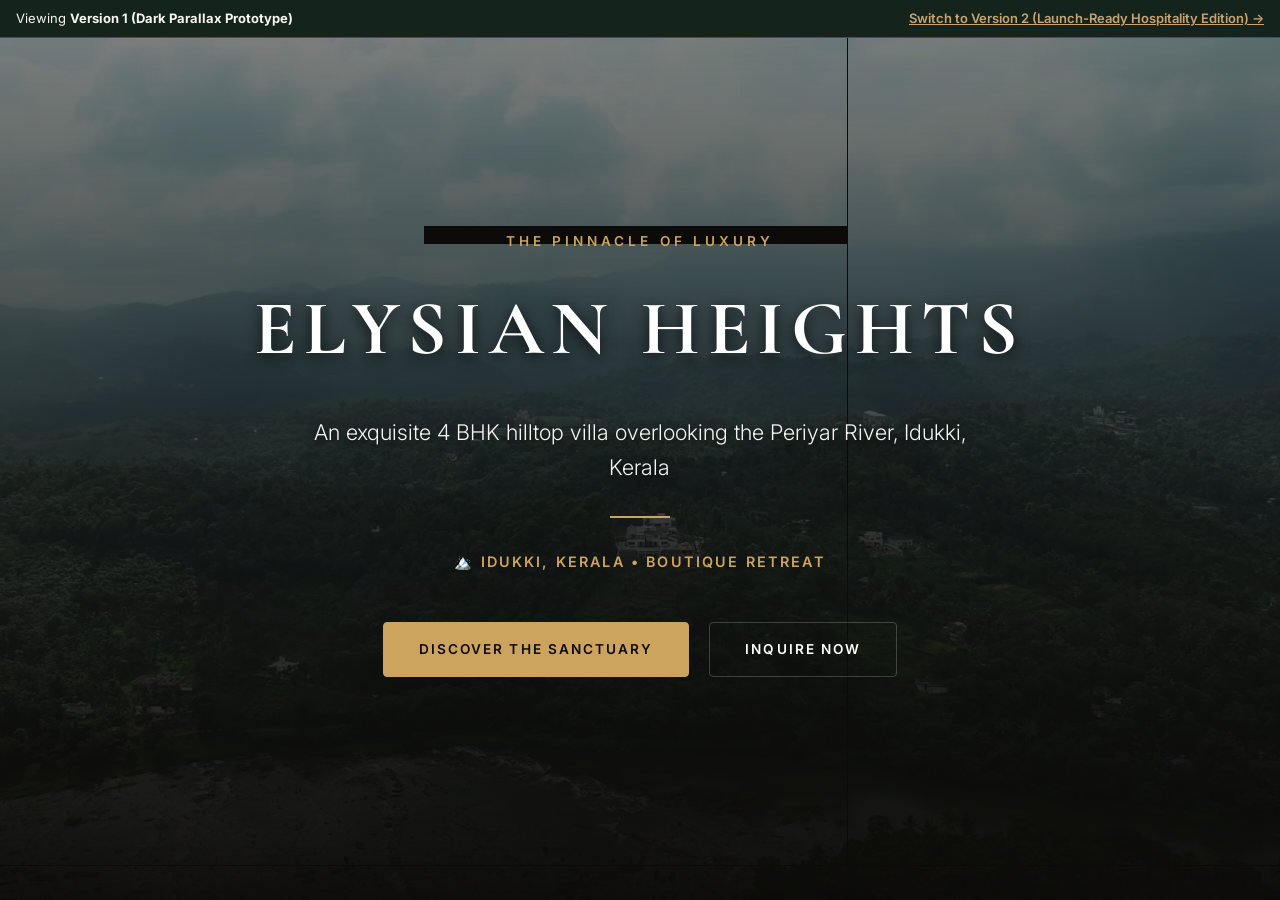
==== commit 3915d50b: "feat: build launch-ready Version 2 hospitality retreat website (elysian_retreat)" ====
--- a/design1_single_parallax/index.html
+++ b/design1_single_parallax/index.html
@@ -10,7 +10,12 @@
     <link rel="stylesheet" href="styles.css">
 </head>
 <body>
-    <div class="parallax-container">
+    <!-- Client Preview Version Switcher -->
+    <div style="position:fixed;top:0;left:0;width:100%;z-index:99999;background:#14241D;color:#F8F6F0;padding:8px 16px;display:flex;align-items:center;justify-content:space-between;font-family:'Inter',sans-serif;font-size:13px;border-bottom:1px solid rgba(179,138,85,0.4);">
+        <span>Viewing <strong>Version 1 (Dark Parallax Prototype)</strong></span>
+        <a href="../elysian_retreat/index.html" style="color:#C9A471;font-weight:600;text-decoration:underline;">Switch to Version 2 (Launch-Ready Hospitality Edition) &rarr;</a>
+    </div>
+    <div class="parallax-container" style="padding-top:36px;">
         <!-- Hero Section with Parallax Layers -->
         <header class="parallax-group hero-group">
             <div class="parallax-layer bg-layer"></div>
@@ -45,15 +50,142 @@
                         </div>
                         <div class="welcome-gallery">
                             <div class="img-box box-1">
-                                <img src="../extracted_images/frame_01.jpg" alt="Valley View">
+                                <img src="../extracted_images/frame_10.jpg" alt="Valley View">
                             </div>
                             <div class="img-box box-2">
-                                <img src="../extracted_images/frame_06.jpg" alt="Villa Exterior">
-                            </div>
-                        </div>
-                    </div>
-                </div>
-            </section>
+                                <img src="../extracted_images/frame_04.jpg" alt="Villa Exterior">
+                            </div>
+                        </div>
+                    </div>
+                </div>
+            </section>
+
+            <!-- Divider Parallax Image -->
+            <div class="parallax-divider bg-divider1">
+                <div class="overlay"></div>
+                <div class="divider-text">
+                    <p class="quote">"Where the clouds kiss the earth and the mist dances over the winding Periyar River."</p>
+                </div>
+            </div>
+
+            <!-- Section 2: Spaces & Amenities -->
+            <section id="amenities" class="section amenities-sec">
+                <div class="container">
+                    <div class="sec-header">
+                        <h2>Estate Specifications</h2>
+                        <span class="sec-subtitle">CURATED LUXURY & COMFORT</span>
+                        <div class="gold-line"></div>
+                    </div>
+                    
+                    <!-- SVG-based Infographics Grid -->
+                    <div class="amenities-grid">
+                        <!-- Bed -->
+                        <div class="amenity-card">
+                            <div class="icon-wrapper">
+                                <svg viewBox="0 0 24 24" stroke="currentColor" stroke-width="1.5" fill="none" stroke-linecap="round" stroke-linejoin="round"><path d="M3 7v11M21 7v11M3 14h18M3 18h18M10 7v7M3 7h18"/></svg>
+                            </div>
+                            <h3>4 Luxury Bedrooms</h3>
+                            <p>Exquisite bedrooms, each equipped with modern attached bathrooms and absolute privacy.</p>
+                        </div>
+                        <!-- Drawing Rooms -->
+                        <div class="amenity-card">
+                            <div class="icon-wrapper">
+                                <svg viewBox="0 0 24 24" stroke="currentColor" stroke-width="1.5" fill="none" stroke-linecap="round" stroke-linejoin="round"><path d="M3 12h18M3 9v6M21 9v6M6 18h12M4 12c0-3.3 2.7-6 6-6h4c3.3 0 6 2.7 6 6"/></svg>
+                            </div>
+                            <h3>3 Drawing Rooms</h3>
+                            <p>Spacious, sunlit lounge areas furnished with large, custom plush sofas for socializing.</p>
+                        </div>
+                        <!-- Kitchens -->
+                        <div class="amenity-card">
+                            <div class="icon-wrapper">
+                                <svg viewBox="0 0 24 24" stroke="currentColor" stroke-width="1.5" fill="none" stroke-linecap="round" stroke-linejoin="round"><path d="M18 8h1a4 4 0 0 1 0 8h-1M2 8h16v9a4 4 0 0 1-4 4H6a4 4 0 0 1-4-4V8zM6 2v3M10 2v3M14 2v3"/></svg>
+                            </div>
+                            <h3>2 Chef's Kitchens</h3>
+                            <p>Fully equipped kitchen spaces with high-end appliances, utilities, and gas connections.</p>
+                        </div>
+                        <!-- Bar -->
+                        <div class="amenity-card">
+                            <div class="icon-wrapper">
+                                <svg viewBox="0 0 24 24" stroke="currentColor" stroke-width="1.5" fill="none" stroke-linecap="round" stroke-linejoin="round"><path d="M18 2H6M6 2l6 10 6-10M12 12v8M8 22h8"/></svg>
+                            </div>
+                            <h3>Open Sunset Bar</h3>
+                            <p>A panoramic open-air bar counter for hosting evenings overlooking the misty valleys.</p>
+                        </div>
+                        <!-- View -->
+                        <div class="amenity-card">
+                            <div class="icon-wrapper">
+                                <svg viewBox="0 0 24 24" stroke="currentColor" stroke-width="1.5" fill="none" stroke-linecap="round" stroke-linejoin="round"><path d="M2 12s3-7 10-7 10 7 10 7-3 7-10 7-10-7-10-7z"/><circle cx="12" cy="12" r="3"/></svg>
+                            </div>
+                            <h3>Sitout & View</h3>
+                            <p>A carefully situated patio viewing the valley and winding river channels below.</p>
+                        </div>
+                        <!-- Garden -->
+                        <div class="amenity-card">
+                            <div class="icon-wrapper">
+                                <svg viewBox="0 0 24 24" stroke="currentColor" stroke-width="1.5" fill="none" stroke-linecap="round" stroke-linejoin="round"><path d="M11 20A7 7 0 0 1 9.8 6.1C15.5 5 17 4.48 19 2c1 2 2 3.58 1 9.2a7 7 0 0 1-9 8.8zM19 2L11 10"/></svg>
+                            </div>
+                            <h3>Landscaped Gardens</h3>
+                            <p>Lush green gardens with manicured lawns and stone walkways draping the hilltop.</p>
+                        </div>
+                        <!-- Security -->
+                        <div class="amenity-card">
+                            <div class="icon-wrapper">
+                                <svg viewBox="0 0 24 24" stroke="currentColor" stroke-width="1.5" fill="none" stroke-linecap="round" stroke-linejoin="round"><path d="M12 22s8-4 8-10V5l-8-3-8 3v7c0 6 8 10 8 10z"/></svg>
+                            </div>
+                            <h3>High-Security Estate</h3>
+                            <p>Fully automated entry gate system supported by continuous CCTV surveillance.</p>
+                        </div>
+                        <!-- Dining & Common Bath -->
+                        <div class="amenity-card">
+                            <div class="icon-wrapper">
+                                <svg viewBox="0 0 24 24" stroke="currentColor" stroke-width="1.5" fill="none" stroke-linecap="round" stroke-linejoin="round"><rect x="3" y="3" width="18" height="18" rx="2"/><path d="M9 17h6M12 9v8"/></svg>
+                            </div>
+                            <h3>Dining & Common Bath</h3>
+                            <p>Spacious formal dining room for group meals plus a separate common guest bathroom.</p>
+                        </div>
+                        <!-- Parking -->
+                        <div class="amenity-card">
+                            <div class="icon-wrapper">
+                                <svg viewBox="0 0 24 24" stroke="currentColor" stroke-width="1.5" fill="none" stroke-linecap="round" stroke-linejoin="round"><rect x="3" y="3" width="18" height="18" rx="2"/><path d="M9 17V7h4a3 3 0 0 1 0 6H9"/></svg>
+                            </div>
+                            <h3>7 Car Parking Spaces</h3>
+                            <p>Ample secure parking space inside the gated property for guest vehicles.</p>
+                        </div>
+                        <!-- Office -->
+                        <div class="amenity-card">
+                            <div class="icon-wrapper">
+                                <svg viewBox="0 0 24 24" stroke="currentColor" stroke-width="1.5" fill="none" stroke-linecap="round" stroke-linejoin="round"><rect x="2" y="7" width="20" height="14" rx="2"/><path d="M16 21V5a2 2 0 0 0-2-2h-4a2 2 0 0 0-2 2v16"/></svg>
+                            </div>
+                            <h3>Office & Connectivity</h3>
+                            <p>A quiet office room coupled with high-speed WIFI for remote work or management.</p>
+                        </div>
+                        <!-- Caretakers -->
+                        <div class="amenity-card">
+                            <div class="icon-wrapper">
+                                <svg viewBox="0 0 24 24" stroke="currentColor" stroke-width="1.5" fill="none" stroke-linecap="round" stroke-linejoin="round"><path d="M22 21v-2a4 4 0 0 0-3-3.87M16 3.13a4 4 0 0 1 0 7.75M2 21v-2a4 4 0 0 1 3-3.87M1 3.13a4 4 0 0 1 0 7.75M9 21v-2a4 4 0 0 1 8 0v2M13 11a4 4 0 1 1-8 0 4 4 0 0 1 8 0z"/></svg>
+                            </div>
+                            <h3>Caretakers & Cook</h3>
+                            <p>Two dedicated on-site caretakers to cater to your needs; professional cook provided on request.</p>
+                        </div>
+                        <!-- Media -->
+                        <div class="amenity-card">
+                            <div class="icon-wrapper">
+                                <svg viewBox="0 0 24 24" stroke="currentColor" stroke-width="1.5" fill="none" stroke-linecap="round" stroke-linejoin="round"><rect x="2" y="3" width="20" height="14" rx="2"/><path d="M8 21h8M12 17v4"/></svg>
+                            </div>
+                            <h3>Entertainment Hub</h3>
+                            <p>Includes a high-definition TV and a premium integrated music system for guest entertainment.</p>
+                        </div>
+                    </div>
+                </div>
+            </section>
+
+            <!-- Divider Parallax Image 2 -->
+            <div class="parallax-divider bg-divider2">
+                <div class="overlay"></div>
+                <div class="divider-text">
+                    <p class="quote">"An architectural marvel basking in the warm golden glow of the Idukki night."</p>
+                </div>
+            </div>
 
             <!-- Video Tour Section -->
             <section id="tour" class="section tour-sec" style="background-color: var(--bg-sec); border-top: 1px solid var(--border); border-bottom: 1px solid var(--border);">
@@ -72,133 +204,6 @@
                 </div>
             </section>
 
-            <!-- Divider Parallax Image -->
-            <div class="parallax-divider bg-divider1">
-                <div class="overlay"></div>
-                <div class="divider-text">
-                    <p class="quote">"Where the clouds kiss the earth and the mist dances over the winding Periyar River."</p>
-                </div>
-            </div>
-
-            <!-- Section 2: Spaces & Amenities -->
-            <section id="amenities" class="section amenities-sec">
-                <div class="container">
-                    <div class="sec-header">
-                        <h2>Estate Specifications</h2>
-                        <span class="sec-subtitle">CURATED LUXURY & COMFORT</span>
-                        <div class="gold-line"></div>
-                    </div>
-                    
-                    <!-- SVG-based Infographics Grid -->
-                    <div class="amenities-grid">
-                        <!-- Bed -->
-                        <div class="amenity-card">
-                            <div class="icon-wrapper">
-                                <svg viewBox="0 0 24 24" stroke="currentColor" stroke-width="1.5" fill="none" stroke-linecap="round" stroke-linejoin="round"><path d="M3 7v11M21 7v11M3 14h18M3 18h18M10 7v7M3 7h18"/></svg>
-                            </div>
-                            <h3>4 Luxury Bedrooms</h3>
-                            <p>Exquisite bedrooms, each equipped with modern attached bathrooms and absolute privacy.</p>
-                        </div>
-                        <!-- Drawing Rooms -->
-                        <div class="amenity-card">
-                            <div class="icon-wrapper">
-                                <svg viewBox="0 0 24 24" stroke="currentColor" stroke-width="1.5" fill="none" stroke-linecap="round" stroke-linejoin="round"><path d="M3 12h18M3 9v6M21 9v6M6 18h12M4 12c0-3.3 2.7-6 6-6h4c3.3 0 6 2.7 6 6"/></svg>
-                            </div>
-                            <h3>3 Drawing Rooms</h3>
-                            <p>Spacious, sunlit lounge areas furnished with large, custom plush sofas for socializing.</p>
-                        </div>
-                        <!-- Kitchens -->
-                        <div class="amenity-card">
-                            <div class="icon-wrapper">
-                                <svg viewBox="0 0 24 24" stroke="currentColor" stroke-width="1.5" fill="none" stroke-linecap="round" stroke-linejoin="round"><path d="M18 8h1a4 4 0 0 1 0 8h-1M2 8h16v9a4 4 0 0 1-4 4H6a4 4 0 0 1-4-4V8zM6 2v3M10 2v3M14 2v3"/></svg>
-                            </div>
-                            <h3>2 Chef's Kitchens</h3>
-                            <p>Fully equipped kitchen spaces with high-end appliances, utilities, and gas connections.</p>
-                        </div>
-                        <!-- Bar -->
-                        <div class="amenity-card">
-                            <div class="icon-wrapper">
-                                <svg viewBox="0 0 24 24" stroke="currentColor" stroke-width="1.5" fill="none" stroke-linecap="round" stroke-linejoin="round"><path d="M18 2H6M6 2l6 10 6-10M12 12v8M8 22h8"/></svg>
-                            </div>
-                            <h3>Open Sunset Bar</h3>
-                            <p>A panoramic open-air bar counter for hosting evenings overlooking the misty valleys.</p>
-                        </div>
-                        <!-- View -->
-                        <div class="amenity-card">
-                            <div class="icon-wrapper">
-                                <svg viewBox="0 0 24 24" stroke="currentColor" stroke-width="1.5" fill="none" stroke-linecap="round" stroke-linejoin="round"><path d="M2 12s3-7 10-7 10 7 10 7-3 7-10 7-10-7-10-7z"/><circle cx="12" cy="12" r="3"/></svg>
-                            </div>
-                            <h3>Sitout & View</h3>
-                            <p>A carefully situated patio viewing the valley and winding river channels below.</p>
-                        </div>
-                        <!-- Garden -->
-                        <div class="amenity-card">
-                            <div class="icon-wrapper">
-                                <svg viewBox="0 0 24 24" stroke="currentColor" stroke-width="1.5" fill="none" stroke-linecap="round" stroke-linejoin="round"><path d="M11 20A7 7 0 0 1 9.8 6.1C15.5 5 17 4.48 19 2c1 2 2 3.58 1 9.2a7 7 0 0 1-9 8.8zM19 2L11 10"/></svg>
-                            </div>
-                            <h3>Landscaped Gardens</h3>
-                            <p>Lush green gardens with manicured lawns and stone walkways draping the hilltop.</p>
-                        </div>
-                        <!-- Security -->
-                        <div class="amenity-card">
-                            <div class="icon-wrapper">
-                                <svg viewBox="0 0 24 24" stroke="currentColor" stroke-width="1.5" fill="none" stroke-linecap="round" stroke-linejoin="round"><path d="M12 22s8-4 8-10V5l-8-3-8 3v7c0 6 8 10 8 10z"/></svg>
-                            </div>
-                            <h3>High-Security Estate</h3>
-                            <p>Fully automated entry gate system supported by continuous CCTV surveillance.</p>
-                        </div>
-                        <!-- Dining & Common Bath -->
-                        <div class="amenity-card">
-                            <div class="icon-wrapper">
-                                <svg viewBox="0 0 24 24" stroke="currentColor" stroke-width="1.5" fill="none" stroke-linecap="round" stroke-linejoin="round"><rect x="3" y="3" width="18" height="18" rx="2"/><path d="M9 17h6M12 9v8"/></svg>
-                            </div>
-                            <h3>Dining & Common Bath</h3>
-                            <p>Spacious formal dining room for group meals plus a separate common guest bathroom.</p>
-                        </div>
-                        <!-- Parking -->
-                        <div class="amenity-card">
-                            <div class="icon-wrapper">
-                                <svg viewBox="0 0 24 24" stroke="currentColor" stroke-width="1.5" fill="none" stroke-linecap="round" stroke-linejoin="round"><rect x="3" y="3" width="18" height="18" rx="2"/><path d="M9 17V7h4a3 3 0 0 1 0 6H9"/></svg>
-                            </div>
-                            <h3>7 Car Parking Spaces</h3>
-                            <p>Ample secure parking space inside the gated property for guest vehicles.</p>
-                        </div>
-                        <!-- Office -->
-                        <div class="amenity-card">
-                            <div class="icon-wrapper">
-                                <svg viewBox="0 0 24 24" stroke="currentColor" stroke-width="1.5" fill="none" stroke-linecap="round" stroke-linejoin="round"><rect x="2" y="7" width="20" height="14" rx="2"/><path d="M16 21V5a2 2 0 0 0-2-2h-4a2 2 0 0 0-2 2v16"/></svg>
-                            </div>
-                            <h3>Office & Connectivity</h3>
-                            <p>A quiet office room coupled with high-speed WIFI for remote work or management.</p>
-                        </div>
-                        <!-- Caretakers -->
-                        <div class="amenity-card">
-                            <div class="icon-wrapper">
-                                <svg viewBox="0 0 24 24" stroke="currentColor" stroke-width="1.5" fill="none" stroke-linecap="round" stroke-linejoin="round"><path d="M22 21v-2a4 4 0 0 0-3-3.87M16 3.13a4 4 0 0 1 0 7.75M2 21v-2a4 4 0 0 1 3-3.87M1 3.13a4 4 0 0 1 0 7.75M9 21v-2a4 4 0 0 1 8 0v2M13 11a4 4 0 1 1-8 0 4 4 0 0 1 8 0z"/></svg>
-                            </div>
-                            <h3>Caretakers & Cook</h3>
-                            <p>Two dedicated on-site caretakers to cater to your needs; professional cook provided on request.</p>
-                        </div>
-                        <!-- Media -->
-                        <div class="amenity-card">
-                            <div class="icon-wrapper">
-                                <svg viewBox="0 0 24 24" stroke="currentColor" stroke-width="1.5" fill="none" stroke-linecap="round" stroke-linejoin="round"><rect x="2" y="3" width="20" height="14" rx="2"/><path d="M8 21h8M12 17v4"/></svg>
-                            </div>
-                            <h3>Entertainment Hub</h3>
-                            <p>Includes a high-definition TV and a premium integrated music system for guest entertainment.</p>
-                        </div>
-                    </div>
-                </div>
-            </section>
-
-            <!-- Divider Parallax Image 2 -->
-            <div class="parallax-divider bg-divider2">
-                <div class="overlay"></div>
-                <div class="divider-text">
-                    <p class="quote">"An architectural marvel basking in the warm golden glow of the Idukki night."</p>
-                </div>
-            </div>
-
             <!-- Section 3: Gallery -->
             <section id="gallery" class="section gallery-sec">
                 <div class="container">
@@ -231,6 +236,82 @@
                         <div class="gallery-item large" onclick="openLightbox(5)">
                             <img src="../extracted_images/frame_10.jpg" alt="Villa Facade at Night">
                             <div class="overlay-text">Warm Night illumination</div>
+                        </div>
+                    </div>
+                </div>
+            </section>
+
+            <!-- Section: Guest Reviews -->
+            <section id="reviews" class="section reviews-sec">
+                <div class="container">
+                    <div class="sec-header">
+                        <h2>Guest Impressions</h2>
+                        <span class="sec-subtitle">WORDS OF PRAISE &amp; REFLECTIONS</span>
+                        <div class="gold-line"></div>
+                    </div>
+
+                    <!-- Rating Overview Badge -->
+                    <div class="reviews-rating-bar">
+                        <div class="rating-stars">
+                            <span class="star">★</span>
+                            <span class="star">★</span>
+                            <span class="star">★</span>
+                            <span class="star">★</span>
+                            <span class="star">★</span>
+                        </div>
+                        <div class="rating-text">
+                            <strong>4.95 out of 5.0</strong> &bull; Based on verified stays in Idukki, Kerala
+                        </div>
+                    </div>
+
+                    <!-- Reviews Grid -->
+                    <div class="reviews-grid">
+                        <!-- Review 1 -->
+                        <div class="review-card">
+                            <div class="review-header">
+                                <div class="review-stars">★★★★★</div>
+                                <span class="review-badge">Verified Stay</span>
+                            </div>
+                            <p class="review-quote">"Waking up to the morning mist rolling over the Periyar River from the private sitout was pure magic. The caretakers took exceptional care of every detail, and the cook prepared authentic Kerala meals that were out of this world."</p>
+                            <div class="reviewer-footer">
+                                <div class="reviewer-avatar">AM</div>
+                                <div class="reviewer-meta">
+                                    <h4>Arun &amp; Priya Menon</h4>
+                                    <span>Bangalore &bull; Family Holiday</span>
+                                </div>
+                            </div>
+                        </div>
+
+                        <!-- Review 2 -->
+                        <div class="review-card featured">
+                            <div class="review-header">
+                                <div class="review-stars">★★★★★</div>
+                                <span class="review-badge">Verified Stay</span>
+                            </div>
+                            <p class="review-quote">"The villa's architectural beauty illuminated at night is unforgettable. We spent hours at the rooftop open bar soaking in the tranquility and mountain breeze. High security, fast Wi-Fi, and complete luxury in nature."</p>
+                            <div class="reviewer-footer">
+                                <div class="reviewer-avatar">DJ</div>
+                                <div class="reviewer-meta">
+                                    <h4>David &amp; Sarah Jenkins</h4>
+                                    <span>London, UK &bull; Boutique Homestay</span>
+                                </div>
+                            </div>
+                        </div>
+
+                        <!-- Review 3 -->
+                        <div class="review-card">
+                            <div class="review-header">
+                                <div class="review-stars">★★★★★</div>
+                                <span class="review-badge">Verified Stay</span>
+                            </div>
+                            <p class="review-quote">"Spacious bedrooms with immaculate attached bathrooms and sprawling balconies. The automated gate and peaceful seclusion gave our group total privacy. Hands down the best hilltop property in Idukki."</p>
+                            <div class="reviewer-footer">
+                                <div class="reviewer-avatar">RK</div>
+                                <div class="reviewer-meta">
+                                    <h4>Dr. Rajesh Kumar</h4>
+                                    <span>Kochi &bull; Corporate Retreat</span>
+                                </div>
+                            </div>
                         </div>
                     </div>
                 </div>
--- a/design1_single_parallax/styles.css
+++ b/design1_single_parallax/styles.css
@@ -506,6 +506,161 @@
 
 .gallery-item:hover .overlay-text {
     transform: translateY(0);
+}
+
+/* Reviews Section */
+.reviews-sec {
+    background-color: var(--bg-sec);
+    border-top: 1px solid var(--border);
+    position: relative;
+}
+
+.reviews-rating-bar {
+    display: flex;
+    align-items: center;
+    justify-content: center;
+    gap: 1rem;
+    margin-top: -2.5rem;
+    margin-bottom: 4rem;
+    background: rgba(205, 164, 94, 0.06);
+    border: 1px solid var(--border);
+    padding: 0.75rem 2rem;
+    border-radius: 50px;
+    width: fit-content;
+    margin-left: auto;
+    margin-right: auto;
+    backdrop-filter: blur(10px);
+}
+
+.reviews-rating-bar .rating-stars {
+    color: var(--primary);
+    font-size: 1.15rem;
+    letter-spacing: 2px;
+}
+
+.reviews-rating-bar .rating-text {
+    font-size: 0.9rem;
+    color: var(--text-light);
+    font-weight: 300;
+}
+
+.reviews-rating-bar .rating-text strong {
+    color: var(--primary);
+    font-weight: 600;
+}
+
+.reviews-grid {
+    display: grid;
+    grid-template-columns: repeat(auto-fit, minmax(320px, 1fr));
+    gap: 2.5rem;
+}
+
+.review-card {
+    background: var(--bg-card);
+    border: 1px solid var(--border);
+    border-radius: 8px;
+    padding: 2.5rem;
+    transition: var(--transition);
+    display: flex;
+    flex-direction: column;
+    justify-content: space-between;
+    position: relative;
+    backdrop-filter: blur(10px);
+}
+
+.review-card::before {
+    content: '“';
+    position: absolute;
+    top: 1.5rem;
+    right: 2rem;
+    font-family: var(--font-serif);
+    font-size: 4.5rem;
+    color: rgba(205, 164, 94, 0.12);
+    line-height: 1;
+    pointer-events: none;
+}
+
+.review-card:hover {
+    transform: translateY(-6px);
+    border-color: rgba(205, 164, 94, 0.6);
+    box-shadow: 0 12px 35px rgba(0, 0, 0, 0.5), 0 0 15px rgba(205, 164, 94, 0.1);
+}
+
+.review-card.featured {
+    border-color: rgba(205, 164, 94, 0.45);
+    background: linear-gradient(180deg, rgba(26, 25, 22, 0.8) 0%, rgba(205, 164, 94, 0.05) 100%);
+}
+
+.review-header {
+    display: flex;
+    align-items: center;
+    justify-content: space-between;
+    margin-bottom: 1.5rem;
+}
+
+.review-stars {
+    color: var(--primary);
+    font-size: 1.15rem;
+    letter-spacing: 3px;
+}
+
+.review-badge {
+    font-size: 0.7rem;
+    text-transform: uppercase;
+    letter-spacing: 0.12em;
+    color: var(--primary);
+    background: rgba(205, 164, 94, 0.1);
+    padding: 0.25rem 0.65rem;
+    border-radius: 20px;
+    border: 1px solid rgba(205, 164, 94, 0.2);
+    font-weight: 600;
+}
+
+.review-quote {
+    color: var(--text-light);
+    font-size: 0.98rem;
+    font-weight: 300;
+    line-height: 1.7;
+    margin-bottom: 2rem;
+    font-style: italic;
+}
+
+.reviewer-footer {
+    display: flex;
+    align-items: center;
+    gap: 1rem;
+    border-top: 1px solid rgba(205, 164, 94, 0.15);
+    padding-top: 1.25rem;
+}
+
+.reviewer-avatar {
+    width: 44px;
+    height: 44px;
+    border-radius: 50%;
+    background: linear-gradient(135deg, rgba(205, 164, 94, 0.25) 0%, rgba(205, 164, 94, 0.05) 100%);
+    border: 1px solid var(--primary);
+    display: flex;
+    align-items: center;
+    justify-content: center;
+    color: var(--primary);
+    font-weight: 600;
+    font-size: 0.85rem;
+    letter-spacing: 0.05em;
+    flex-shrink: 0;
+}
+
+.reviewer-meta h4 {
+    color: #fff;
+    font-family: var(--font-serif);
+    font-size: 1.15rem;
+    font-weight: 600;
+    margin-bottom: 0.15rem;
+}
+
+.reviewer-meta span {
+    color: var(--text-muted);
+    font-size: 0.8rem;
+    font-weight: 300;
 }
 
 /* Section 4: Contact / Booking */
@@ -759,4 +914,12 @@
         margin-bottom: 1rem;
         margin-right: 0;
     }
-}
+    .reviews-rating-bar {
+        flex-direction: column;
+        gap: 0.5rem;
+        border-radius: 20px;
+        text-align: center;
+        margin-top: -1.5rem;
+        padding: 0.75rem 1.25rem;
+    }
+}
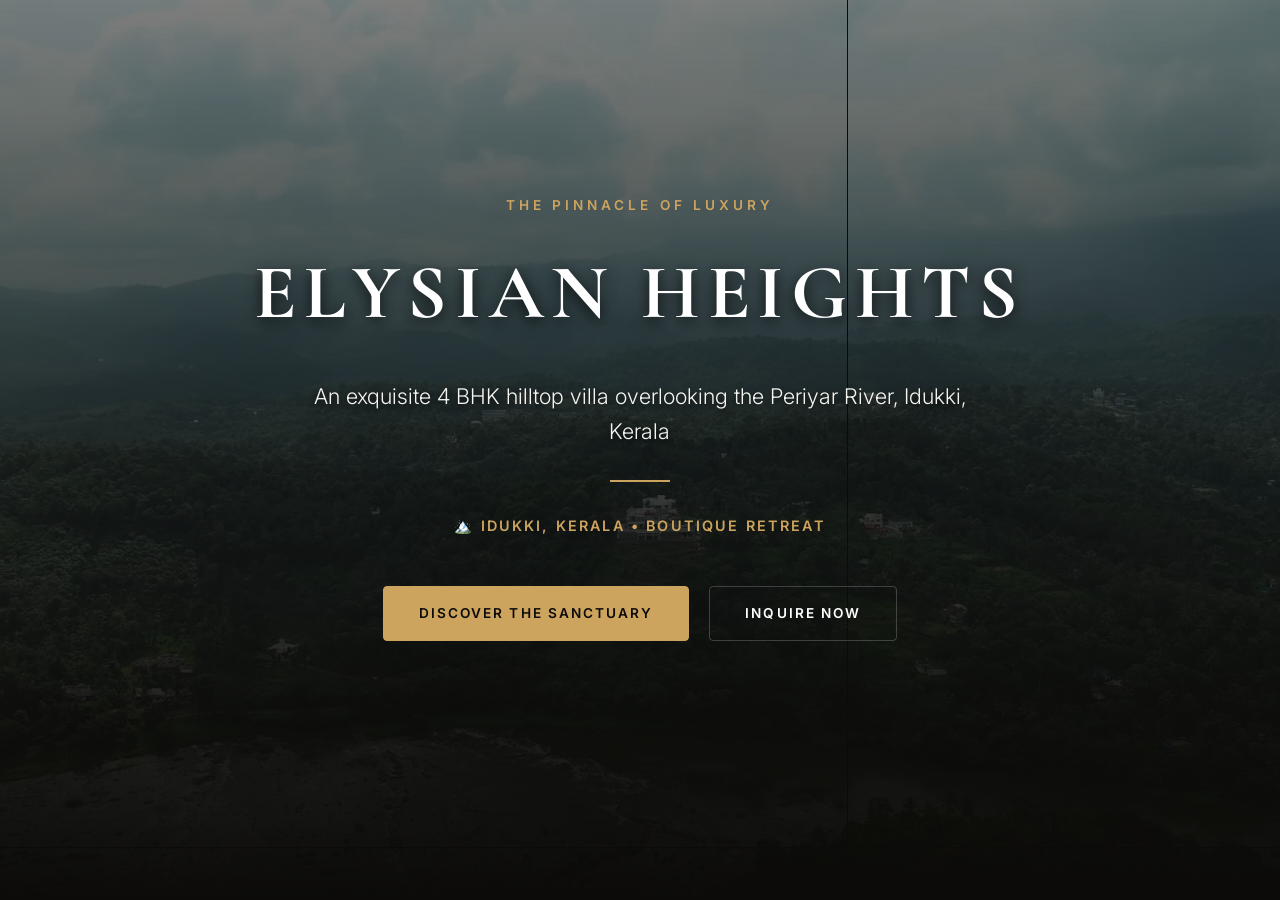
==== commit 3f077288: "fix: remove preview switchers and keep version 2 unlinked from client link" ====
--- a/design1_single_parallax/index.html
+++ b/design1_single_parallax/index.html
@@ -10,12 +10,7 @@
     <link rel="stylesheet" href="styles.css">
 </head>
 <body>
-    <!-- Client Preview Version Switcher -->
-    <div style="position:fixed;top:0;left:0;width:100%;z-index:99999;background:#14241D;color:#F8F6F0;padding:8px 16px;display:flex;align-items:center;justify-content:space-between;font-family:'Inter',sans-serif;font-size:13px;border-bottom:1px solid rgba(179,138,85,0.4);">
-        <span>Viewing <strong>Version 1 (Dark Parallax Prototype)</strong></span>
-        <a href="../elysian_retreat/index.html" style="color:#C9A471;font-weight:600;text-decoration:underline;">Switch to Version 2 (Launch-Ready Hospitality Edition) &rarr;</a>
-    </div>
-    <div class="parallax-container" style="padding-top:36px;">
+    <div class="parallax-container">
         <!-- Hero Section with Parallax Layers -->
         <header class="parallax-group hero-group">
             <div class="parallax-layer bg-layer"></div>
